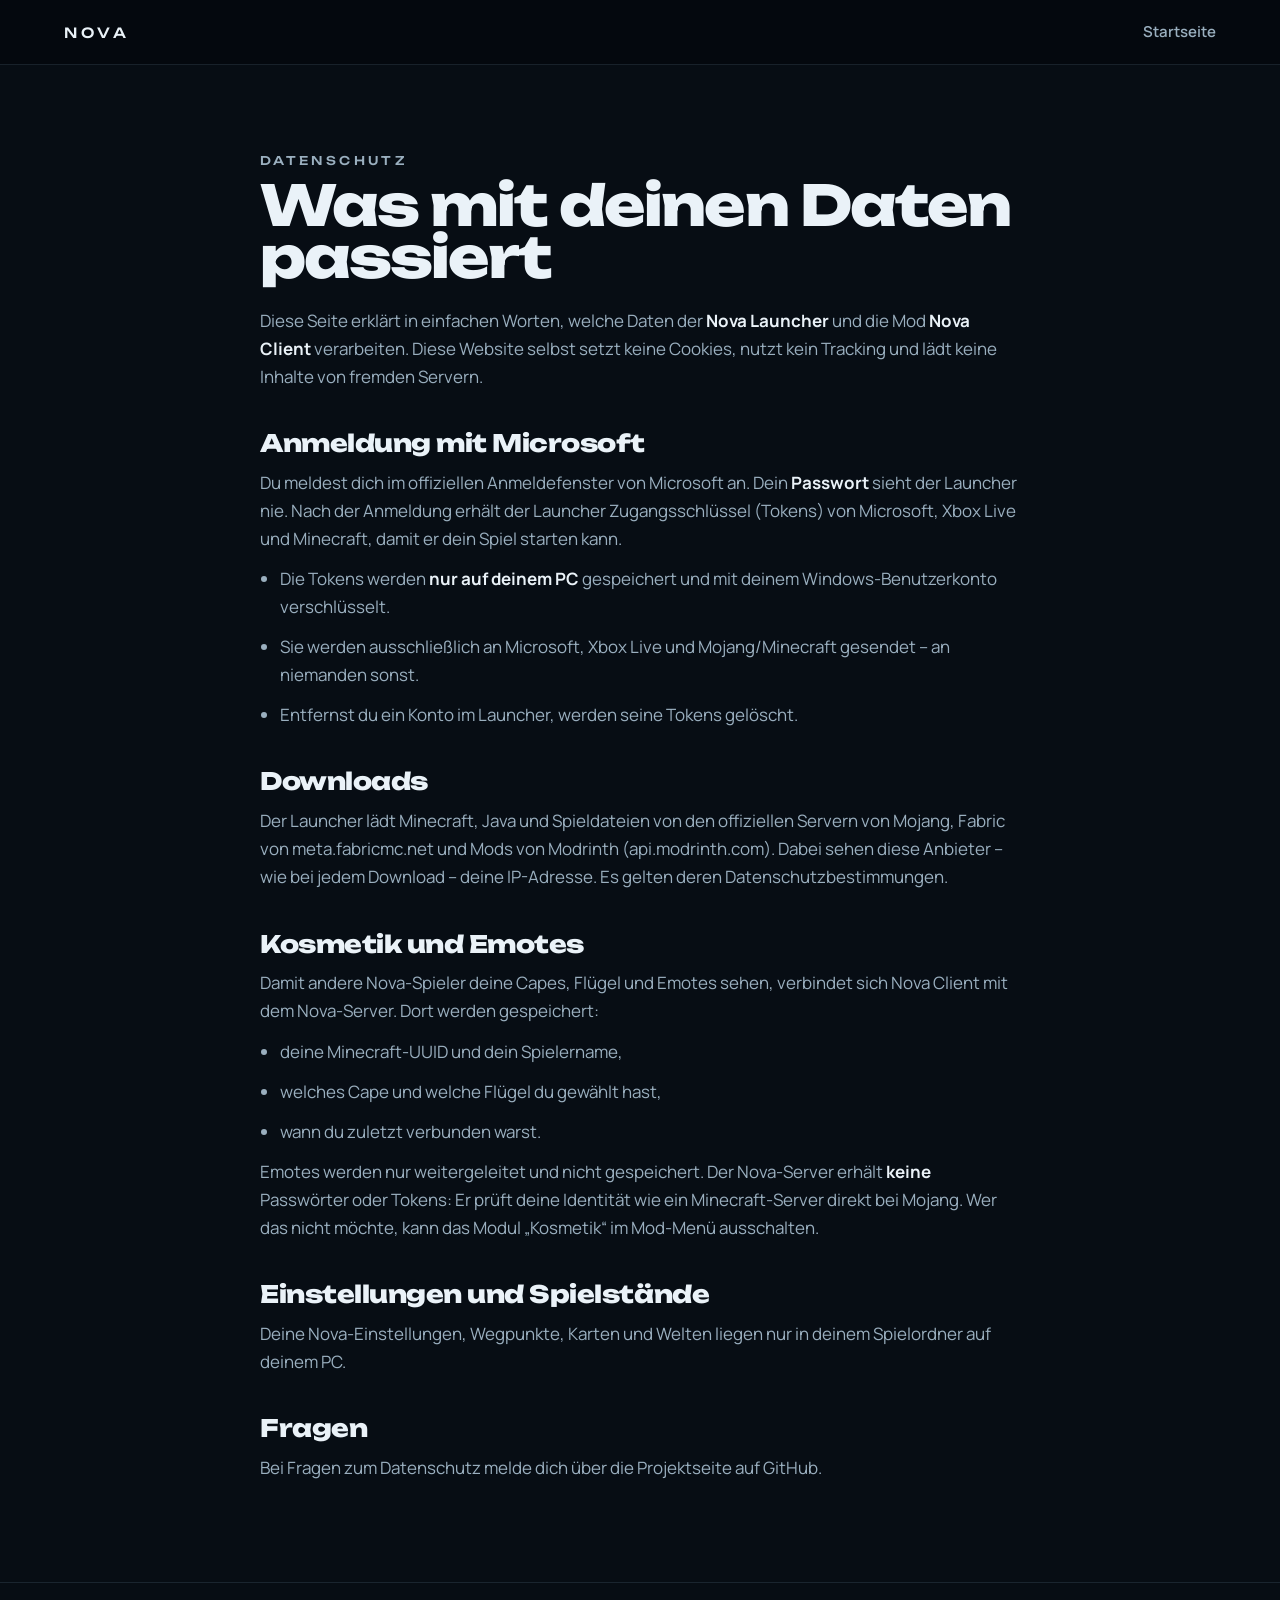
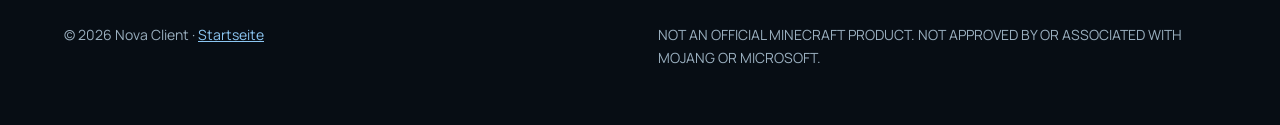
==== datenschutz.html @ b6c976c9 "Add files via upload" ====
<!doctype html>
<html lang="de">
<head>
	<meta charset="utf-8">
	<meta name="viewport" content="width=device-width, initial-scale=1">
	<title>Datenschutz – Nova Client</title>
	<meta name="description" content="Welche Daten Nova Client und der Nova Launcher verarbeiten.">
	<link rel="icon" href="img/icon.png">
	<link rel="stylesheet" href="styles.css">
</head>
<body>
	<header class="top">
		<div class="wrap">
			<a class="brand" href="index.html">NOVA</a>
			<nav aria-label="Seiten">
				<a href="index.html">Startseite</a>
			</nav>
		</div>
	</header>

	<main class="legal">
		<div class="wrap">
			<p class="eyebrow">Datenschutz</p>
			<h1>Was mit deinen Daten passiert</h1>
			<p>Diese Seite erklärt in einfachen Worten, welche Daten der <strong>Nova Launcher</strong> und die Mod <strong>Nova Client</strong> verarbeiten. Diese Website selbst setzt keine Cookies, nutzt kein Tracking und lädt keine Inhalte von fremden Servern.</p>

			<h2>Anmeldung mit Microsoft</h2>
			<p>Du meldest dich im offiziellen Anmeldefenster von Microsoft an. Dein <strong>Passwort</strong> sieht der Launcher nie. Nach der Anmeldung erhält der Launcher Zugangsschlüssel (Tokens) von Microsoft, Xbox Live und Minecraft, damit er dein Spiel starten kann.</p>
			<ul>
				<li>Die Tokens werden <strong>nur auf deinem PC</strong> gespeichert und mit deinem Windows-Benutzerkonto verschlüsselt.</li>
				<li>Sie werden ausschließlich an Microsoft, Xbox Live und Mojang/Minecraft gesendet – an niemanden sonst.</li>
				<li>Entfernst du ein Konto im Launcher, werden seine Tokens gelöscht.</li>
			</ul>

			<h2>Downloads</h2>
			<p>Der Launcher lädt Minecraft, Java und Spieldateien von den offiziellen Servern von Mojang, Fabric von meta.fabricmc.net und Mods von Modrinth (api.modrinth.com). Dabei sehen diese Anbieter – wie bei jedem Download – deine IP-Adresse. Es gelten deren Datenschutzbestimmungen.</p>

			<h2>Kosmetik und Emotes</h2>
			<p>Damit andere Nova-Spieler deine Capes, Flügel und Emotes sehen, verbindet sich Nova Client mit dem Nova-Server. Dort werden gespeichert:</p>
			<ul>
				<li>deine Minecraft-UUID und dein Spielername,</li>
				<li>welches Cape und welche Flügel du gewählt hast,</li>
				<li>wann du zuletzt verbunden warst.</li>
			</ul>
			<p>Emotes werden nur weitergeleitet und nicht gespeichert. Der Nova-Server erhält <strong>keine</strong> Passwörter oder Tokens: Er prüft deine Identität wie ein Minecraft-Server direkt bei Mojang. Wer das nicht möchte, kann das Modul „Kosmetik“ im Mod-Menü ausschalten.</p>

			<h2>Einstellungen und Spielstände</h2>
			<p>Deine Nova-Einstellungen, Wegpunkte, Karten und Welten liegen nur in deinem Spielordner auf deinem PC.</p>

			<h2>Fragen</h2>
			<p>Bei Fragen zum Datenschutz melde dich über die Projektseite auf GitHub.</p>
		</div>
	</main>

	<footer>
		<div class="wrap">
			<p>© 2026 Nova Client · <a href="index.html">Startseite</a></p>
			<p class="disclaimer">NOT AN OFFICIAL MINECRAFT PRODUCT. NOT APPROVED BY OR ASSOCIATED WITH MOJANG OR MICROSOFT.</p>
		</div>
	</footer>
</body>
</html>
---- styles.css ----
/* Nova Client website – same night-sky identity as the launcher. */
@font-face { font-family: 'Unbounded'; font-weight: 500; font-display: swap; src: url('fonts/unbounded-latin-500-normal.woff2') format('woff2'); }
@font-face { font-family: 'Unbounded'; font-weight: 800; font-display: swap; src: url('fonts/unbounded-latin-800-normal.woff2') format('woff2'); }
@font-face { font-family: 'Manrope'; font-weight: 400; font-display: swap; src: url('fonts/manrope-latin-400-normal.woff2') format('woff2'); }
@font-face { font-family: 'Manrope'; font-weight: 600; font-display: swap; src: url('fonts/manrope-latin-600-normal.woff2') format('woff2'); }
@font-face { font-family: 'Manrope'; font-weight: 700; font-display: swap; src: url('fonts/manrope-latin-700-normal.woff2') format('woff2'); }

:root {
	--bg: #070d14;
	--bg-deep: #04080d;
	--surface: #0f1c28;
	--line: rgba(143, 183, 214, 0.14);
	--line-strong: rgba(143, 183, 214, 0.28);
	--text: #eaf2f8;
	--muted: #9aafbf;
	--accent: #5aa9e6;
	--accent-bright: #8cc6f2;
	--accent-ink: #04131f;
	--display: 'Unbounded', 'Segoe UI', sans-serif;
	--body: 'Manrope', 'Segoe UI', sans-serif;
	--radius: 12px;
	--gutter: clamp(16px, 5vw, 64px);
	--ease: cubic-bezier(0.2, 0.7, 0.2, 1);
}

* { box-sizing: border-box; margin: 0; }
html { scroll-behavior: smooth; }
body {
	background: var(--bg);
	color: var(--text);
	font: 400 17px/1.65 var(--body);
	-webkit-font-smoothing: antialiased;
	overflow-x: hidden;
}
img { max-width: 100%; height: auto; display: block; }
a { color: var(--accent-bright); }
a:hover { color: #fff; }
:focus-visible { outline: 2px solid var(--accent); outline-offset: 3px; border-radius: 4px; }
.wrap { width: min(1160px, 100% - 2 * var(--gutter)); margin: 0 auto; }

/* ---- header ---- */
.top {
	position: sticky; top: 0; z-index: 10;
	background: rgba(4, 8, 13, 0.78);
	backdrop-filter: blur(10px);
	border-bottom: 1px solid var(--line);
}
.top .wrap { display: flex; align-items: center; gap: 24px; height: 64px; }
.brand { display: flex; align-items: center; gap: 10px; text-decoration: none; color: var(--text); font: 500 14px var(--display); letter-spacing: 0.3em; }
.brand svg { width: 24px; height: 27px; }
.top nav { margin-left: auto; display: flex; gap: 24px; }
.top nav a { color: var(--muted); text-decoration: none; font-weight: 600; font-size: 15px; }
.top nav a:hover { color: var(--text); }

/* ---- hero ---- */
.hero {
	position: relative;
	padding: clamp(56px, 9vw, 120px) 0 clamp(48px, 8vw, 96px);
	background:
		radial-gradient(80% 70% at 85% 30%, rgba(42, 106, 138, 0.35), transparent 60%),
		linear-gradient(180deg, #0b1a24, var(--bg) 80%);
	overflow: hidden;
}
.stars { position: absolute; inset: 0; pointer-events: none; opacity: 0.8;
	background-image:
		radial-gradient(1px 1px at 12% 18%, #cfe4f5 50%, transparent 51%),
		radial-gradient(1px 1px at 28% 62%, #cfe4f5 50%, transparent 51%),
		radial-gradient(1.5px 1.5px at 44% 12%, #fff 50%, transparent 51%),
		radial-gradient(1px 1px at 63% 44%, #cfe4f5 50%, transparent 51%),
		radial-gradient(1px 1px at 78% 8%, #cfe4f5 50%, transparent 51%),
		radial-gradient(1.5px 1.5px at 90% 70%, #fff 50%, transparent 51%),
		radial-gradient(1px 1px at 6% 84%, #cfe4f5 50%, transparent 51%),
		radial-gradient(1px 1px at 52% 88%, #cfe4f5 50%, transparent 51%);
}
.hero .wrap { position: relative; display: grid; grid-template-columns: minmax(0, 0.9fr) minmax(0, 1.1fr); gap: clamp(32px, 5vw, 72px); align-items: center; }
.eyebrow { font: 500 12px var(--display); letter-spacing: 0.28em; text-transform: uppercase; color: var(--accent); margin-bottom: 18px; }
h1 { font: 800 clamp(48px, 8vw, 104px)/0.92 var(--display); letter-spacing: -0.035em; margin-bottom: 24px; }
.lede { color: var(--muted); font-size: clamp(17px, 1.6vw, 19px); max-width: 44ch; margin-bottom: 32px; }
.actions { display: flex; flex-wrap: wrap; gap: 12px; align-items: center; }
.button {
	display: inline-flex; align-items: center; gap: 10px;
	padding: 14px 24px;
	border-radius: var(--radius);
	background: var(--accent); color: var(--accent-ink);
	font-weight: 700; text-decoration: none;
	box-shadow: 0 10px 30px -12px rgba(90, 169, 230, 0.7);
	transition: background 150ms, transform 150ms var(--ease);
}
.button:hover { background: var(--accent-bright); color: var(--accent-ink); transform: translateY(-1px); }
.button.ghost { background: transparent; color: var(--text); box-shadow: inset 0 0 0 1px var(--line-strong); }
.button.ghost:hover { box-shadow: inset 0 0 0 1px var(--accent); }
.note { color: var(--muted); font-size: 14px; }
.shot {
	border-radius: 14px;
	border: 1px solid var(--line-strong);
	box-shadow: 0 40px 80px -30px rgba(0, 0, 0, 0.8), 0 0 0 6px rgba(90, 169, 230, 0.05);
	overflow: hidden;
	background: var(--bg-deep);
}
.hero .shot { transform: perspective(1400px) rotateY(-6deg) rotateX(2deg); }

/* ---- sections ---- */
section { padding: clamp(64px, 9vw, 112px) 0; }
.section-head { max-width: 640px; margin-bottom: 48px; }
h2 { font: 800 clamp(30px, 4vw, 46px)/1.08 var(--display); letter-spacing: -0.02em; margin-bottom: 16px; }
h3 { font: 800 21px/1.25 var(--display); letter-spacing: -0.01em; margin-bottom: 10px; }
.section-head p, .feature p, .split p { color: var(--muted); }

/* Feature rows alternate image side, so the page does not become a wall of identical cards. */
.feature { display: grid; grid-template-columns: minmax(0, 1fr) minmax(0, 1.2fr); gap: clamp(28px, 5vw, 64px); align-items: center; padding: 40px 0; border-top: 1px solid var(--line); }
.feature:nth-child(even) .feature-text { order: 2; }
.feature ul { list-style: none; padding: 0; margin-top: 16px; display: grid; gap: 8px; }
.feature li { padding-left: 22px; position: relative; color: var(--text); }
.feature li::before { content: ''; position: absolute; left: 0; top: 0.62em; width: 8px; height: 8px; border-radius: 2px; background: var(--accent); }
kbd {
	display: inline-grid; place-items: center;
	min-width: 26px; padding: 0 6px; height: 24px;
	font: 600 12px/1 ui-monospace, Consolas, monospace;
	border: 1px solid var(--line-strong); border-bottom-width: 2px; border-radius: 6px;
	background: rgba(234, 242, 248, 0.06);
}

.keys-band { background: var(--bg-deep); border-block: 1px solid var(--line); padding: 28px 0; }
.keys-band ul { list-style: none; padding: 0; display: flex; flex-wrap: wrap; gap: 14px 28px; justify-content: center; color: var(--muted); font-weight: 600; }
.keys-band li { display: flex; align-items: center; gap: 10px; }

.launcher { background: linear-gradient(180deg, var(--bg), #0b1a24 60%, var(--bg)); }
.gallery { display: grid; grid-template-columns: 1.4fr 1fr; gap: 20px; }
.gallery .stack { display: grid; gap: 20px; }

.split { display: grid; grid-template-columns: repeat(3, minmax(0, 1fr)); gap: 32px; }
.split > div { padding-top: 20px; border-top: 2px solid var(--accent); }

.download { text-align: center; }
.download .wrap { display: flex; flex-direction: column; align-items: center; gap: 20px; }
.download h2 { max-width: 18ch; }
.status { display: inline-flex; align-items: center; gap: 10px; padding: 10px 16px; border-radius: 999px; border: 1px solid var(--line-strong); color: var(--muted); font-weight: 600; font-size: 15px; }
.status::before { content: ''; width: 8px; height: 8px; border-radius: 50%; background: #e6c75a; }

.english { background: var(--bg-deep); border-top: 1px solid var(--line); }
.english p { color: var(--muted); max-width: 75ch; margin-bottom: 12px; }

footer { padding: 40px 0 56px; border-top: 1px solid var(--line); color: var(--muted); font-size: 14px; }
footer .wrap { display: flex; flex-wrap: wrap; gap: 16px 32px; justify-content: space-between; }
footer .disclaimer { max-width: 62ch; }

/* ---- legal page ---- */
.legal { padding: clamp(48px, 7vw, 88px) 0; }
.legal .wrap { max-width: 760px; }
.legal h1 { font-size: clamp(36px, 6vw, 56px); }
.legal h2 { font-size: 24px; margin: 40px 0 12px; }
.legal p, .legal li { color: var(--muted); margin-bottom: 12px; }
.legal ul { padding-left: 20px; }
.legal strong { color: var(--text); }

/* ---- motion ---- */
@media (prefers-reduced-motion: no-preference) {
	.hero .wrap > * { animation: rise 700ms var(--ease) both; }
	.hero .wrap > :nth-child(2) { animation-delay: 120ms; }
}
@keyframes rise { from { opacity: 0; transform: translateY(18px); } }

/* ---- narrow screens ---- */
@media (max-width: 860px) {
	.hero .wrap, .feature, .gallery { grid-template-columns: 1fr; }
	.feature:nth-child(even) .feature-text { order: 0; }
	.hero .shot { transform: none; }
	.split { grid-template-columns: 1fr; }
	.top nav { gap: 16px; }
	.top nav a.optional { display: none; }
}
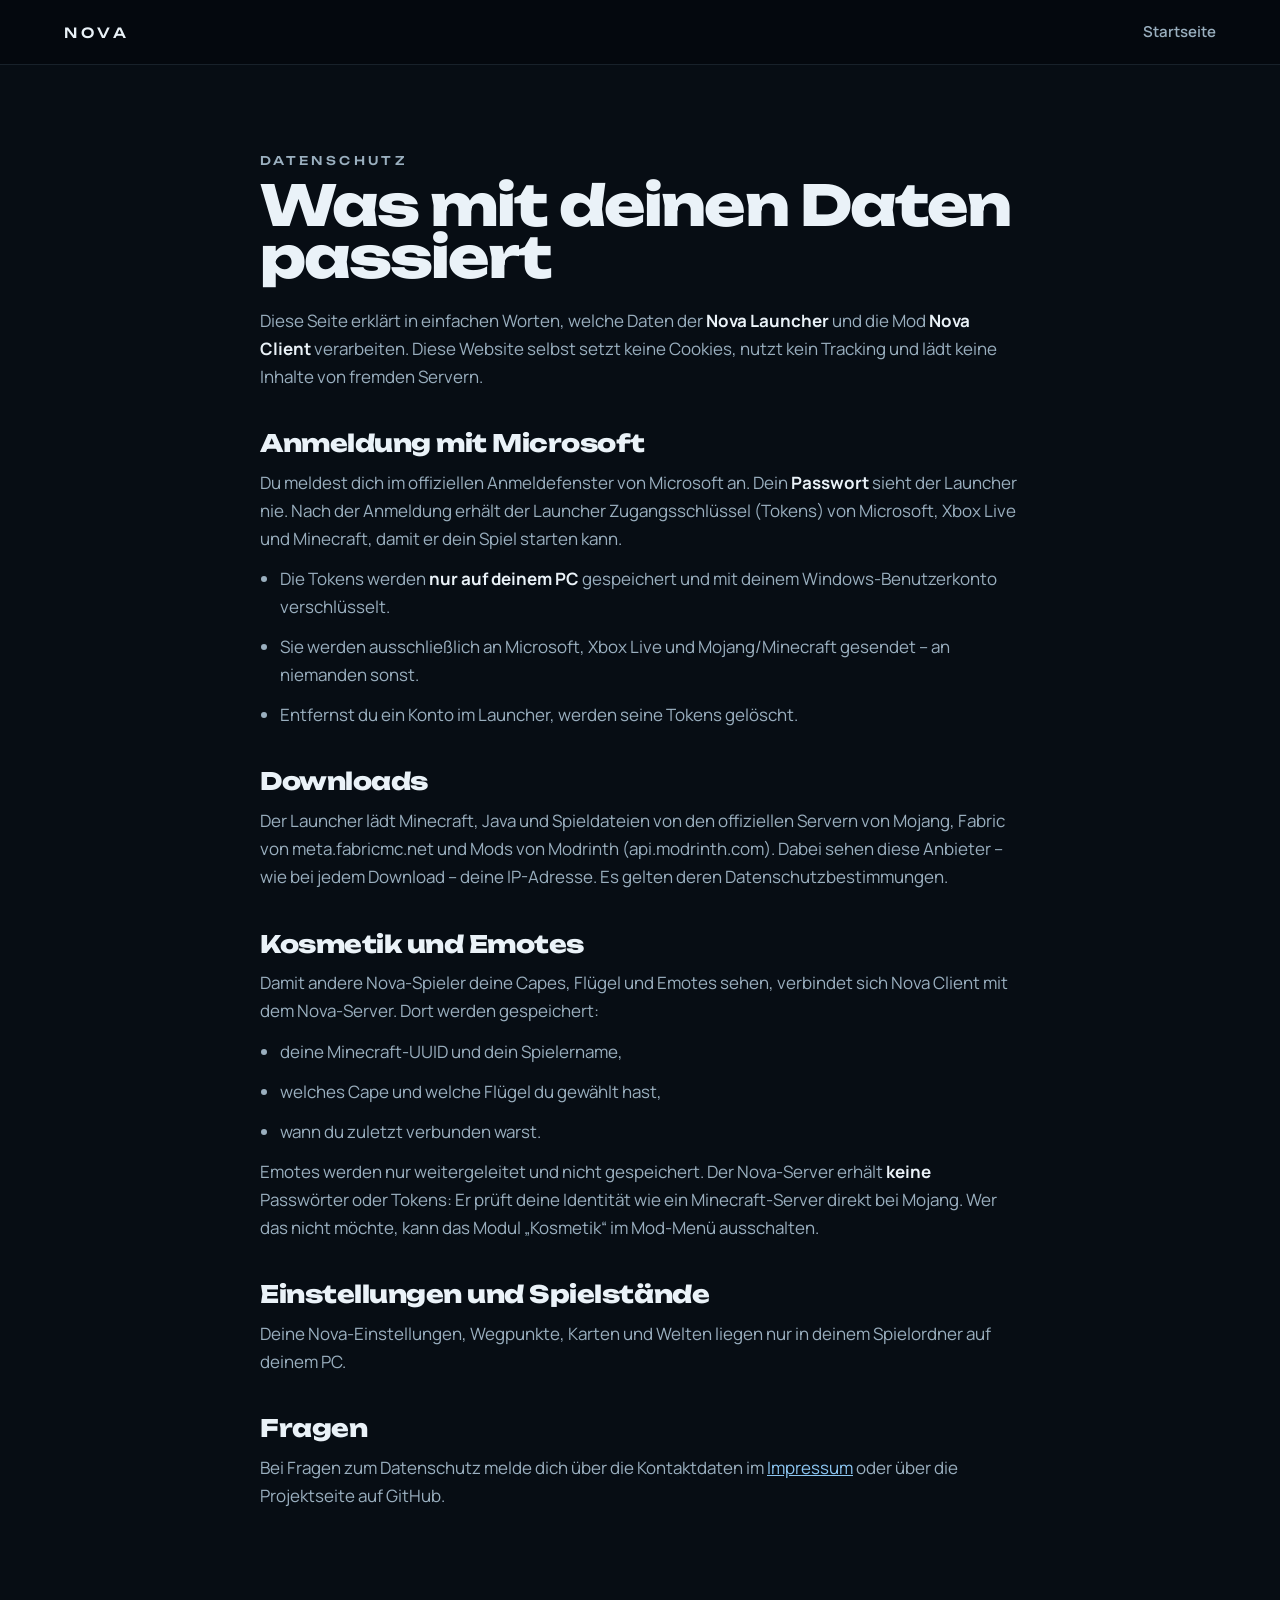
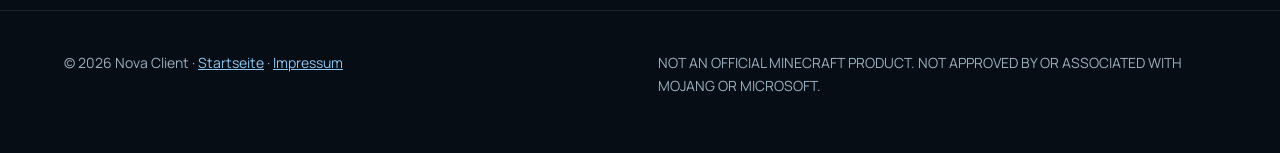
==== commit e704d759: "Add files via upload" ====
--- a/datenschutz.html
+++ b/datenschutz.html
@@ -48,13 +48,13 @@
 			<p>Deine Nova-Einstellungen, Wegpunkte, Karten und Welten liegen nur in deinem Spielordner auf deinem PC.</p>
 
 			<h2>Fragen</h2>
-			<p>Bei Fragen zum Datenschutz melde dich über die Projektseite auf GitHub.</p>
+			<p>Bei Fragen zum Datenschutz melde dich über die Kontaktdaten im <a href="impressum.html">Impressum</a> oder über die Projektseite auf GitHub.</p>
 		</div>
 	</main>
 
 	<footer>
 		<div class="wrap">
-			<p>© 2026 Nova Client · <a href="index.html">Startseite</a></p>
+			<p>© 2026 Nova Client · <a href="index.html">Startseite</a> · <a href="impressum.html">Impressum</a></p>
 			<p class="disclaimer">NOT AN OFFICIAL MINECRAFT PRODUCT. NOT APPROVED BY OR ASSOCIATED WITH MOJANG OR MICROSOFT.</p>
 		</div>
 	</footer>
